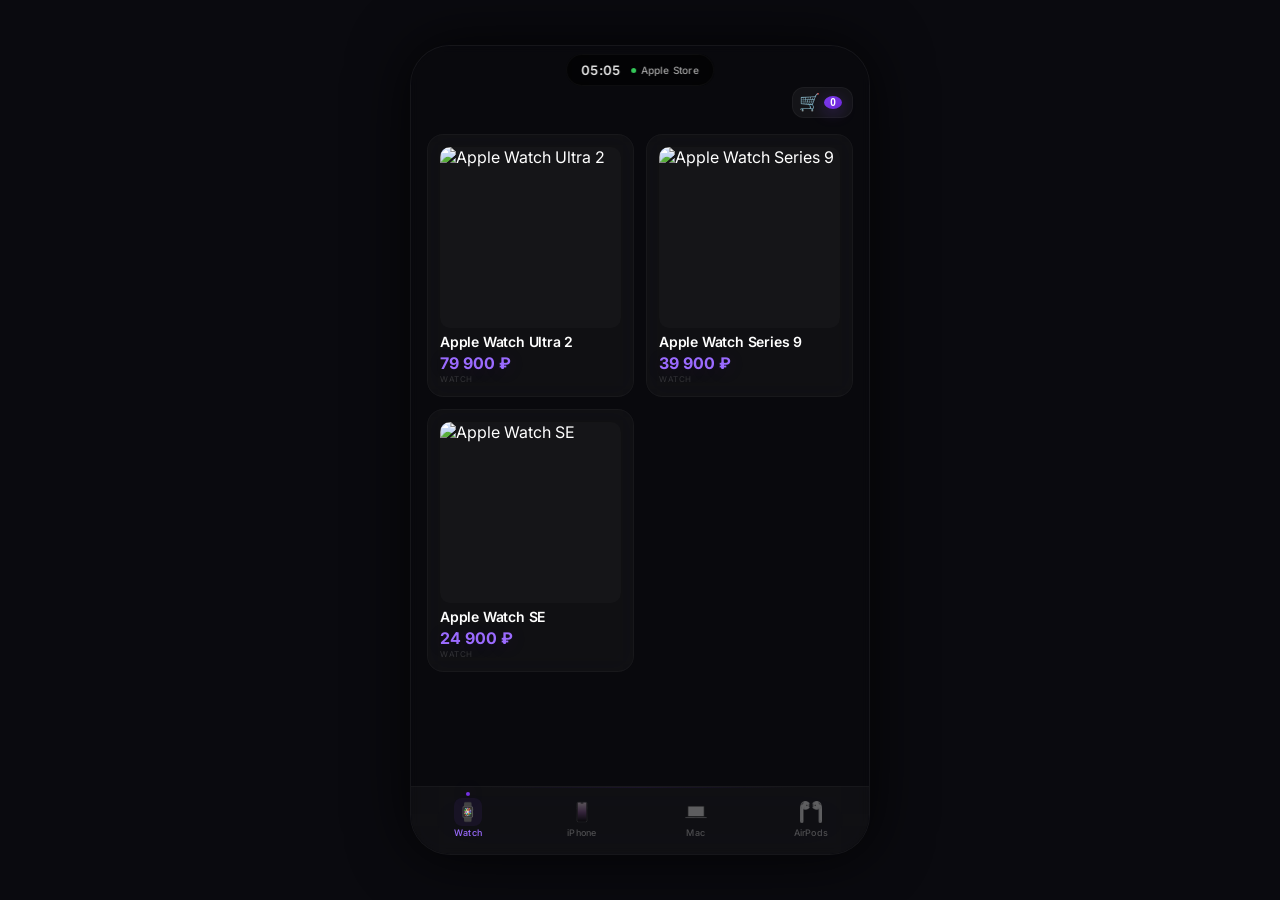
==== index.html @ 17b6bc56 "Update index.html" ====
<!DOCTYPE html>
<html lang="ru">
<head>
    <meta charset="UTF-8">
    <meta name="viewport" content="width=device-width, initial-scale=1.0, maximum-scale=1.0, user-scalable=no, viewport-fit=cover">
    <title>Apple Store</title>
    <link rel="stylesheet" href="style.css">
    <link href="https://fonts.googleapis.com/css2?family=Inter:wght@300;400;500;600;700;800;900&display=swap" rel="stylesheet">
    <script src="https://yookassa.ru/checkout-widget/v1/checkout-widget.js"></script>
</head>
<body>
    <!-- Эмуляция экрана телефона -->
    <div class="phone-frame">
        <div id="app">
            <!-- Динамический островок -->
            <div class="dynamic-island" id="dynamicIsland">
                <div class="island-content">
                    <span class="island-time" id="islandTime">9:41</span>
                    <div class="island-status">
                        <span class="island-dot"></span>
                        <span class="island-text">Apple Store</span>
                    </div>
                </div>
            </div>

            <!-- Верхняя панель без логотипа -->
            <header class="header">
                <div class="header-left"></div>
                <div class="header-center"></div>
                <div class="header-actions">
                    <button class="cart-btn" id="cartBtn">
                        <span class="cart-icon">🛒</span>
                        <span class="cart-badge" id="cartBadge">0</span>
                    </button>
                </div>
            </header>

            <!-- Каталог товаров -->
            <main class="catalog" id="catalog">
                <!-- Товары загружаются через JS -->
            </main>

            <!-- Нижняя навигация как в Telegram -->
            <nav class="bottom-nav">
                <div class="nav-item active" data-category="watch">
                    <div class="nav-icon-wrapper">
                        <img src="apple.png" alt="Watch" class="nav-icon">
                    </div>
                    <span class="nav-label">Watch</span>
                </div>
                <div class="nav-item" data-category="iphone">
                    <div class="nav-icon-wrapper">
                        <img src="iphone.png" alt="iPhone" class="nav-icon">
                    </div>
                    <span class="nav-label">iPhone</span>
                </div>
                <div class="nav-item" data-category="mac">
                    <div class="nav-icon-wrapper">
                        <img src="computer.png" alt="Mac" class="nav-icon">
                    </div>
                    <span class="nav-label">Mac</span>
                </div>
                <div class="nav-item" data-category="airpods">
                    <div class="nav-icon-wrapper">
                        <img src="airpods.png" alt="AirPods" class="nav-icon">
                    </div>
                    <span class="nav-label">AirPods</span>
                </div>
            </nav>
        </div>
    </div>

    <!-- Модальное окно товара -->
    <div class="modal" id="productModal">
        <div class="modal-content glass-effect">
            <button class="close-modal">&times;</button>
            <div class="modal-carousel" id="modalCarousel"></div>
            <div class="modal-body">
                <h2 id="modalTitle"></h2>
                <p class="modal-price" id="modalPrice"></p>
                <p class="modal-description" id="modalDescription"></p>
                <div id="modalSpecs" class="specs"></div>
                <button class="buy-btn" id="modalBuyBtn">🛒 Добавить в корзину</button>
            </div>
        </div>
    </div>

    <!-- Модальное окно корзины -->
    <div class="modal" id="cartModal">
        <div class="modal-content glass-effect cart-modal">
            <div class="cart-header">
                <h2>🛒 Корзина</h2>
                <button class="close-modal" id="closeCart">&times;</button>
            </div>
            <div class="cart-items" id="cartItems"></div>
            <div class="cart-comment">
                <textarea id="cartComment" placeholder="Добавьте комментарий к заказу..." rows="2"></textarea>
            </div>
            <div class="cart-footer">
                <div class="cart-total">
                    <span>Итого</span>
                    <span class="total-price" id="cartTotal">0 ₽</span>
                </div>
                <div class="cart-actions">
                    <button class="clear-cart-btn" id="clearCartBtn">🗑 Очистить</button>
                    <button class="checkout-btn" id="checkoutBtn">💳 Оплатить</button>
                </div>
            </div>
        </div>
    </div>

    <!-- Модальное окно оплаты -->
    <div class="modal" id="paymentModal">
        <div class="modal-content glass-effect payment-modal">
            <button class="close-modal" id="closePayment">&times;</button>
            <h2>💳 Оплата картой</h2>
            <div id="paymentDetails"></div>
            <div class="payment-form">
                <div class="form-group">
                    <label>Номер карты</label>
                    <input type="text" id="cardNumber" placeholder="0000 0000 0000 0000" maxlength="19">
                </div>
                <div class="form-row">
                    <div class="form-group">
                        <label>Срок</label>
                        <input type="text" id="cardExpiry" placeholder="MM/YY" maxlength="5">
                    </div>
                    <div class="form-group">
                        <label>CVC</label>
                        <input type="password" id="cardCvc" placeholder="***" maxlength="3">
                    </div>
                </div>
                <div class="form-group">
                    <label>Имя владельца</label>
                    <input type="text" id="cardName" placeholder="IVAN IVANOV">
                </div>
            </div>
            <button class="confirm-payment-btn" id="confirmPaymentBtn">✅ Оплатить</button>
            <p class="secure-text">🔒 Безопасная оплата через YooKassa</p>
        </div>
    </div>

    <script src="script.js"></script>
</body>
</html>
---- style.css ----
/* ===== ГЛОБАЛЬНЫЕ СТИЛИ ===== */
* {
    -webkit-touch-callout: none;
    -webkit-user-select: none;
    user-select: none;
    -webkit-tap-highlight-color: transparent;
    margin: 0;
    padding: 0;
    box-sizing: border-box;
}

:root {
    --primary: #7c3aed;
    --primary-dark: #6d28d9;
    --primary-light: #9b6bff;
    --primary-gradient: linear-gradient(135deg, #7c3aed, #6d28d9);
    --glass-bg: rgba(255, 255, 255, 0.05);
    --glass-border: rgba(255, 255, 255, 0.04);
    --shadow-color: rgba(124, 58, 237, 0.3);
    --nav-height: 68px;
    --header-height: 44px;
    --island-height: 32px;
}

html, body {
    width: 100%;
    height: 100%;
    overflow: hidden;
    font-family: 'Inter', -apple-system, BlinkMacSystemFont, 'SF Pro Display', sans-serif;
    background: #0a0a0f;
    color: #ffffff;
    -webkit-font-smoothing: antialiased;
    -moz-osx-font-smoothing: grayscale;
    display: flex;
    align-items: center;
    justify-content: center;
}

body {
    background-image: url('bk.jpg');
    background-size: cover;
    background-position: center;
    background-attachment: fixed;
}

/* ===== ЭМУЛЯЦИЯ ТЕЛЕФОНА ===== */
.phone-frame {
    width: 100%;
    max-width: 430px;
    height: 100vh;
    height: 100dvh;
    max-height: 932px;
    background: rgba(10, 10, 15, 0.85);
    backdrop-filter: blur(20px);
    -webkit-backdrop-filter: blur(20px);
    border-radius: 0;
    overflow: hidden;
    position: relative;
    box-shadow: 0 0 60px rgba(0, 0, 0, 0.8);
}

@media (min-width: 431px) {
    .phone-frame {
        border-radius: 40px;
        height: 90vh;
        max-height: 800px;
        border: 1px solid rgba(255, 255, 255, 0.05);
    }
}

@media (max-height: 700px) {
    .phone-frame {
        max-height: 100vh;
        border-radius: 0;
    }
}

/* ===== ЭФФЕКТ СТЕКЛА ===== */
.glass-effect {
    background: rgba(255, 255, 255, 0.04);
    backdrop-filter: blur(30px) saturate(1.5);
    -webkit-backdrop-filter: blur(30px) saturate(1.5);
    border: 1px solid rgba(255, 255, 255, 0.04);
    box-shadow: 0 8px 32px rgba(0, 0, 0, 0.4);
}

/* ===== АНИМАЦИИ ===== */
@keyframes fadeSlideUp {
    from { opacity: 0; transform: translateY(12px) scale(0.98); }
    to { opacity: 1; transform: translateY(0) scale(1); }
}

@keyframes fadeIn {
    from { opacity: 0; }
    to { opacity: 1; }
}

@keyframes pulse {
    0%, 100% { transform: scale(1); }
    50% { transform: scale(1.08); }
}

@keyframes modalIn {
    from { opacity: 0; transform: scale(0.92) translateY(16px); }
    to { opacity: 1; transform: scale(1) translateY(0); }
}

@keyframes slideUp {
    from { transform: translateY(100%); opacity: 0; }
    to { transform: translateY(0); opacity: 1; }
}

/* ===== ОСНОВНОЙ КОНТЕЙНЕР ===== */
#app {
    width: 100%;
    height: 100%;
    display: flex;
    flex-direction: column;
    background: rgba(10, 10, 15, 0.3);
    backdrop-filter: blur(4px);
    -webkit-backdrop-filter: blur(4px);
    overflow: hidden;
    position: relative;
}

/* ===== ДИНАМИЧЕСКИЙ ОСТРОВОК ===== */
.dynamic-island {
    position: absolute;
    top: 8px;
    left: 50%;
    transform: translateX(-50%);
    height: var(--island-height);
    min-width: 110px;
    max-width: 180px;
    background: rgba(0, 0, 0, 0.55);
    backdrop-filter: blur(20px);
    -webkit-backdrop-filter: blur(20px);
    border-radius: 18px;
    padding: 0 14px;
    z-index: 100;
    border: 1px solid rgba(255, 255, 255, 0.04);
    display: flex;
    align-items: center;
    justify-content: center;
}

.island-content {
    display: flex;
    align-items: center;
    gap: 10px;
    font-size: 12px;
    font-weight: 500;
    color: rgba(255, 255, 255, 0.9);
    width: 100%;
    justify-content: space-between;
}

.island-time {
    font-weight: 600;
    font-size: 13px;
    letter-spacing: 0.3px;
}

.island-status {
    display: flex;
    align-items: center;
    gap: 5px;
}

.island-dot {
    width: 5px;
    height: 5px;
    border-radius: 50%;
    background: #34c759;
    animation: pulse 2s infinite;
}

.island-text {
    font-size: 10px;
    font-weight: 500;
    opacity: 0.7;
    letter-spacing: 0.2px;
}

/* ===== ВЕРХНЯЯ ПАНЕЛЬ ===== */
.header {
    display: flex;
    justify-content: space-between;
    align-items: center;
    padding: 8px 16px 4px;
    background: transparent;
    flex-shrink: 0;
    min-height: var(--header-height);
    margin-top: var(--island-height);
}

.header-left {
    width: 40px;
}

.header-center {
    flex: 1;
}

.header-actions {
    display: flex;
    align-items: center;
}

.cart-btn {
    background: rgba(255, 255, 255, 0.05);
    border: 1px solid rgba(255, 255, 255, 0.04);
    border-radius: 12px;
    padding: 4px 10px 4px 6px;
    display: flex;
    align-items: center;
    gap: 4px;
    cursor: pointer;
    transition: all 0.3s ease;
    position: relative;
}

.cart-btn:active {
    transform: scale(0.95);
}

.cart-icon {
    font-size: 17px;
}

.cart-badge {
    background: var(--primary-gradient);
    color: #fff;
    border-radius: 50%;
    padding: 1px 6px;
    font-size: 10px;
    font-weight: 700;
    min-width: 18px;
    text-align: center;
    box-shadow: 0 4px 15px var(--shadow-color);
    transition: all 0.3s ease;
}

.cart-badge.pulse {
    animation: pulse 0.3s ease;
}

/* ===== КАТАЛОГ ===== */
.catalog {
    flex: 1;
    overflow-y: auto;
    padding: 6px 12px 8px;
    display: grid;
    grid-template-columns: repeat(auto-fill, minmax(140px, 1fr));
    gap: 10px;
    align-content: start;
    -webkit-overflow-scrolling: touch;
    min-height: 0;
    animation: fadeSlideUp 0.4s ease;
}

.catalog::-webkit-scrollbar {
    width: 2px;
}

.catalog::-webkit-scrollbar-track {
    background: transparent;
}

.catalog::-webkit-scrollbar-thumb {
    background: rgba(124, 58, 237, 0.2);
    border-radius: 10px;
}

/* ===== КАРТОЧКА ТОВАРА ===== */
.product-card {
    background: rgba(255, 255, 255, 0.03);
    backdrop-filter: blur(12px);
    -webkit-backdrop-filter: blur(12px);
    border-radius: 14px;
    padding: 8px;
    border: 1px solid rgba(255, 255, 255, 0.03);
    cursor: pointer;
    color: #fff;
    transition: all 0.3s cubic-bezier(0.4, 0, 0.2, 1);
    display: flex;
    flex-direction: column;
    animation: fadeSlideUp 0.3s ease;
    position: relative;
}

.product-card:active {
    transform: scale(0.96);
}

.product-card:hover {
    transform: translateY(-2px);
    box-shadow: 0 8px 30px rgba(124, 58, 237, 0.1);
    border-color: rgba(124, 58, 237, 0.1);
}

.product-card img {
    width: 100%;
    aspect-ratio: 1/1;
    object-fit: cover;
    border-radius: 10px;
    background: rgba(255, 255, 255, 0.02);
    transition: transform 0.5s ease;
}

.product-card:hover img {
    transform: scale(1.02);
}

.product-card h3 {
    margin: 6px 0 2px;
    font-size: 12px;
    font-weight: 600;
    letter-spacing: -0.2px;
    line-height: 1.2;
    white-space: nowrap;
    overflow: hidden;
    text-overflow: ellipsis;
}

.product-card .price {
    font-size: 14px;
    font-weight: 700;
    color: #9b6bff;
    text-shadow: 0 2px 20px rgba(124, 58, 237, 0.15);
}

.product-card .category-tag {
    font-size: 8px;
    color: rgba(255, 255, 255, 0.15);
    text-transform: uppercase;
    letter-spacing: 0.5px;
    margin-top: 1px;
}

/* ===== НИЖНЯЯ НАВИГАЦИЯ (Telegram стиль) ===== */
.bottom-nav {
    display: flex;
    justify-content: space-around;
    align-items: center;
    padding: 4px 0 10px;
    background: rgba(255, 255, 255, 0.03);
    backdrop-filter: blur(30px);
    -webkit-backdrop-filter: blur(30px);
    border-top: 1px solid rgba(255, 255, 255, 0.03);
    flex-shrink: 0;
    height: var(--nav-height);
    position: relative;
    margin-bottom: 0;
}

.bottom-nav::before {
    content: '';
    position: absolute;
    top: 0;
    left: 15%;
    right: 15%;
    height: 1px;
    background: linear-gradient(90deg, transparent, rgba(124, 58, 237, 0.1), transparent);
}

.nav-item {
    display: flex;
    flex-direction: column;
    align-items: center;
    cursor: pointer;
    padding: 2px 6px;
    border-radius: 12px;
    transition: all 0.3s cubic-bezier(0.4, 0, 0.2, 1);
    position: relative;
    gap: 1px;
    min-width: 44px;
}

.nav-icon-wrapper {
    width: 28px;
    height: 28px;
    display: flex;
    align-items: center;
    justify-content: center;
    border-radius: 8px;
    transition: all 0.3s ease;
}

.nav-icon {
    width: 22px;
    height: 22px;
    opacity: 0.35;
    transition: all 0.3s ease;
    filter: grayscale(0.6);
}

.nav-label {
    font-size: 9px;
    font-weight: 500;
    color: rgba(255, 255, 255, 0.25);
    transition: all 0.3s ease;
    letter-spacing: 0.2px;
}

.nav-item.active .nav-icon {
    opacity: 1;
    filter: grayscale(0);
}

.nav-item.active .nav-label {
    color: #9b6bff;
}

.nav-item.active .nav-icon-wrapper {
    background: rgba(124, 58, 237, 0.08);
}

.nav-item.active::after {
    content: '';
    position: absolute;
    top: -4px;
    left: 50%;
    transform: translateX(-50%);
    width: 4px;
    height: 4px;
    border-radius: 50%;
    background: var(--primary-gradient);
    box-shadow: 0 0 16px rgba(124, 58, 237, 0.4);
}

.nav-item:active {
    transform: scale(0.92);
}

/* ===== МОДАЛЬНЫЕ ОКНА ===== */
.modal {
    display: none;
    position: fixed;
    top: 0;
    left: 0;
    width: 100%;
    height: 100%;
    background: rgba(10, 10, 15, 0.7);
    backdrop-filter: blur(16px);
    -webkit-backdrop-filter: blur(16px);
    z-index: 1000;
    padding: 12px;
    animation: fadeIn 0.25s ease;
}

.modal-content {
    margin: auto;
    padding: 0;
    width: 100%;
    max-width: 400px;
    border-radius: 20px;
    color: #fff;
    max-height: 90vh;
    overflow-y: auto;
    position: relative;
    animation: modalIn 0.35s cubic-bezier(0.4, 0, 0.2, 1);
    background: rgba(255, 255, 255, 0.04);
    backdrop-filter: blur(30px) saturate(1.5);
    -webkit-backdrop-filter: blur(30px) saturate(1.5);
    border: 1px solid rgba(255, 255, 255, 0.04);
    box-shadow: 0 8px 32px rgba(0, 0, 0, 0.5);
}

.modal-content::-webkit-scrollbar {
    width: 2px;
}

.modal-content::-webkit-scrollbar-thumb {
    background: rgba(124, 58, 237, 0.2);
    border-radius: 10px;
}

.close-modal {
    position: absolute;
    top: 10px;
    right: 12px;
    font-size: 20px;
    cursor: pointer;
    color: rgba(255, 255, 255, 0.3);
    transition: all 0.3s ease;
    z-index: 10;
    line-height: 1;
    background: none;
    border: none;
    padding: 4px 8px;
    border-radius: 8px;
}

.close-modal:hover {
    color: #fff;
    background: rgba(255, 255, 255, 0.04);
}

/* ===== МОДАЛЬНОЕ ОКНО ТОВАРА ===== */
.modal-carousel {
    display: flex;
    gap: 4px;
    overflow-x: auto;
    padding: 4px 4px 6px;
    scroll-snap-type: x mandatory;
    -webkit-overflow-scrolling: touch;
    scrollbar-width: none;
}

.modal-carousel::-webkit-scrollbar {
    display: none;
}

.modal-carousel img {
    min-width: 100%;
    height: 180px;
    object-fit: cover;
    border-radius: 12px;
    scroll-snap-align: start;
    background: rgba(255, 255, 255, 0.02);
}

.modal-body {
    padding: 10px 14px 14px;
}

.modal-body h2 {
    font-size: 18px;
    margin: 0 0 2px;
    font-weight: 700;
    letter-spacing: -0.3px;
}

.modal-price {
    font-size: 20px;
    font-weight: 800;
    color: #9b6bff;
    margin: 0 0 6px;
}

.modal-description {
    color: rgba(255, 255, 255, 0.4);
    line-height: 1.4;
    font-size: 12px;
    margin-bottom: 10px;
}

.specs {
    margin: 8px 0 12px;
    background: rgba(255, 255, 255, 0.02);
    border-radius: 10px;
    padding: 8px 12px;
    border: 1px solid rgba(255, 255, 255, 0.03);
}

.spec-item {
    display: flex;
    justify-content: space-between;
    padding: 4px 0;
    border-bottom: 1px solid rgba(255, 255, 255, 0.02);
    font-size: 12px;
}

.spec-item:last-child {
    border-bottom: none;
}

.spec-item span:first-child {
    color: rgba(255, 255, 255, 0.3);
}

.spec-item span:last-child {
    color: #fff;
    font-weight: 500;
}

.buy-btn {
    width: 100%;
    padding: 10px;
    background: var(--primary-gradient);
    border: none;
    border-radius: 12px;
    color: #fff;
    font-size: 14px;
    font-weight: 700;
    cursor: pointer;
    transition: all 0.3s ease;
    box-shadow: 0 4px 20px var(--shadow-color);
}

.buy-btn:active {
    transform: scale(0.97);
}

.buy-btn.added {
    background: linear-gradient(135deg, #34c759, #28a745);
}

/* ===== МОДАЛЬНОЕ ОКНО КОРЗИНЫ ===== */
.cart-modal {
    padding: 0;
    overflow: hidden;
}

.cart-header {
    display: flex;
    justify-content: space-between;
    align-items: center;
    padding: 14px 16px 10px;
    border-bottom: 1px solid rgba(255, 255, 255, 0.03);
}

.cart-header h2 {
    font-size: 17px;
    font-weight: 700;
    margin: 0;
}

.cart-items {
    padding: 6px 14px;
    max-height: 260px;
    overflow-y: auto;
}

.cart-items::-webkit-scrollbar {
    width: 2px;
}

.cart-items::-webkit-scrollbar-thumb {
    background: rgba(124, 58, 237, 0.2);
    border-radius: 10px;
}

.cart-item {
    display: flex;
    justify-content: space-between;
    align-items: center;
    padding: 8px 0;
    border-bottom: 1px solid rgba(255, 255, 255, 0.03);
    animation: fadeSlideUp 0.3s ease;
}

.cart-item:last-child {
    border-bottom: none;
}

.cart-item-info {
    display: flex;
    flex-direction: column;
    gap: 1px;
    flex: 1;
}

.cart-item-name {
    font-size: 13px;
    font-weight: 600;
}

.cart-item-price {
    font-size: 12px;
    color: #9b6bff;
    font-weight: 500;
}

.cart-item-remove {
    background: rgba(255, 59, 48, 0.1);
    border: none;
    border-radius: 8px;
    color: rgba(255, 59, 48, 0.6);
    padding: 3px 10px;
    cursor: pointer;
    font-size: 13px;
    transition: all 0.3s ease;
    font-weight: 600;
}

.cart-item-remove:active {
    transform: scale(0.9);
}

.cart-comment {
    padding: 6px 14px 0;
}

.cart-comment textarea {
    width: 100%;
    padding: 8px 12px;
    background: rgba(255, 255, 255, 0.03);
    border: 1px solid rgba(255, 255, 255, 0.04);
    border-radius: 10px;
    color: #fff;
    font-size: 12px;
    font-family: inherit;
    resize: vertical;
    min-height: 40px;
    transition: all 0.3s ease;
}

.cart-comment textarea:focus {
    outline: none;
    border-color: rgba(124, 58, 237, 0.2);
}

.cart-comment textarea::placeholder {
    color: rgba(255, 255, 255, 0.2);
}

.cart-footer {
    padding: 10px 14px 14px;
    border-top: 1px solid rgba(255, 255, 255, 0.03);
}

.cart-total {
    display: flex;
    justify-content: space-between;
    align-items: center;
    padding: 2px 0 10px;
    font-size: 15px;
    font-weight: 600;
}

.cart-total .total-price {
    font-size: 18px;
    font-weight: 800;
    color: #9b6bff;
}

.cart-actions {
    display: flex;
    gap: 8px;
}

.clear-cart-btn {
    flex: 1;
    padding: 8px;
    background: rgba(255, 59, 48, 0.08);
    border: 1px solid rgba(255, 59, 48, 0.1);
    border-radius: 10px;
    color: rgba(255, 59, 48, 0.6);
    font-size: 12px;
    font-weight: 600;
    cursor: pointer;
    transition: all 0.3s ease;
}

.clear-cart-btn:active {
    transform: scale(0.97);
}

.checkout-btn {
    flex: 2;
    padding: 8px;
    background: var(--primary-gradient);
    border: none;
    border-radius: 10px;
    color: #fff;
    font-size: 13px;
    font-weight: 700;
    cursor: pointer;
    transition: all 0.3s ease;
    box-shadow: 0 4px 16px var(--shadow-color);
}

.checkout-btn:active {
    transform: scale(0.97);
}

.empty-cart {
    text-align: center;
    padding: 30px 0;
    color: rgba(255, 255, 255, 0.2);
    font-size: 13px;
}

.empty-cart .empty-icon {
    font-size: 32px;
    display: block;
    margin-bottom: 8px;
}

/* ===== МОДАЛЬНОЕ ОКНО ОПЛАТЫ ===== */
.payment-modal {
    padding: 14px 16px 16px;
}

.payment-modal h2 {
    text-align: center;
    margin-bottom: 12px;
    font-size: 18px;
}

#paymentDetails {
    margin: 6px 0 12px;
    padding: 10px 12px;
    background: rgba(255, 255, 255, 0.02);
    border-radius: 10px;
    border: 1px solid rgba(255, 255, 255, 0.03);
}

.payment-form {
    margin: 8px 0;
}

.form-group {
    margin-bottom: 8px;
}

.form-group label {
    display: block;
    font-size: 10px;
    color: rgba(255, 255, 255, 0.25);
    margin-bottom: 2px;
    font-weight: 600;
    text-transform: uppercase;
    letter-spacing: 0.5px;
}

.form-group input {
    width: 100%;
    padding: 8px 10px;
    background: rgba(255, 255, 255, 0.03);
    border: 2px solid rgba(255, 255, 255, 0.05);
    border-radius: 10px;
    color: #fff;
    font-size: 13px;
    transition: all 0.3s ease;
    font-family: 'Inter', monospace;
    letter-spacing: 0.5px;
}

.form-group input:focus {
    outline: none;
    border-color: rgba(124, 58, 237, 0.25);
    background: rgba(124, 58, 237, 0.03);
}

.form-group input::placeholder {
    color: rgba(255, 255, 255, 0.1);
}

.form-row {
    display: flex;
    gap: 8px;
}

.form-row .form-group {
    flex: 1;
}

.confirm-payment-btn {
    width: 100%;
    padding: 10px;
    background: var(--primary-gradient);
    border: none;
    border-radius: 12px;
    color: #fff;
    font-size: 14px;
    font-weight: 700;
    cursor: pointer;
    transition: all 0.3s ease;
    margin-top: 6px;
    box-shadow: 0 4px 20px var(--shadow-color);
}

.confirm-payment-btn:active {
    transform: scale(0.97);
}

.confirm-payment-btn:disabled {
    opacity: 0.5;
    cursor: not-allowed;
}

.confirm-payment-btn.success {
    background: linear-gradient(135deg, #34c759, #28a745);
}

.confirm-payment-btn.error {
    background: linear-gradient(135deg, #ff3b30, #dc3545);
}

.secure-text {
    text-align: center;
    font-size: 10px;
    color: rgba(255, 255, 255, 0.15);
    margin-top: 10px;
}

/* ===== УВЕДОМЛЕНИЯ ===== */
.notification {
    position: fixed;
    bottom: calc(var(--nav-height) + 20px);
    left: 50%;
    transform: translateX(-50%);
    padding: 8px 18px;
    background: rgba(255, 255, 255, 0.05);
    backdrop-filter: blur(30px);
    -webkit-backdrop-filter: blur(30px);
    border-radius: 12px;
    border: 1px solid rgba(255, 255, 255, 0.03);
    color: #fff;
    font-size: 12px;
    font-weight: 500;
    z-index: 2000;
    animation: slideUp 0.3s ease;
    box-shadow: 0 8px 40px rgba(0, 0, 0, 0.5);
    max-width: 90%;
}

.notification.success {
    border-color: rgba(52, 199, 89, 0.15);
}

.notification.error {
    border-color: rgba(255, 59, 48, 0.15);
}

/* ===== АДАПТИВ ===== */

/* Маленькие телефоны */
@media (max-width: 380px) {
    .catalog { grid-template-columns: repeat(2, 1fr); padding: 4px 8px; gap: 6px; }
    .product-card { padding: 6px; border-radius: 10px; }
    .product-card h3 { font-size: 10px; }
    .product-card .price { font-size: 12px; }
    .header { min-height: 36px; padding: 6px 12px 2px; }
    .bottom-nav { height: 58px; padding: 2px 0 8px; }
    .nav-icon { width: 20px; height: 20px; }
    .nav-icon-wrapper { width: 24px; height: 24px; }
    .nav-label { font-size: 8px; }
    .dynamic-island { height: 26px; min-width: 90px; padding: 0 10px; }
    .island-content { font-size: 10px; gap: 6px; }
    .island-time { font-size: 11px; }
    .modal-content { max-width: 100%; border-radius: 16px; }
    .modal-carousel img { height: 140px; }
}

/* Телефоны */
@media (min-width: 381px) and (max-width: 480px) {
    .catalog { grid-template-columns: repeat(2, 1fr); padding: 6px 10px; gap: 8px; }
    .product-card { padding: 8px; }
    .product-card h3 { font-size: 11px; }
    .product-card .price { font-size: 13px; }
}

/* Большие телефоны */
@media (min-width: 481px) and (max-width: 768px) {
    .catalog { grid-template-columns: repeat(2, 1fr); padding: 8px 14px; gap: 10px; }
    .product-card h3 { font-size: 13px; }
    .product-card .price { font-size: 15px; }
}

/* Планшеты */
@media (min-width: 769px) and (max-width: 1024px) {
    .catalog { grid-template-columns: repeat(3, 1fr); padding: 12px 18px; gap: 14px; }
    .product-card h3 { font-size: 14px; }
    .product-card .price { font-size: 16px; }
    .modal-carousel img { height: 220px; }
}

/* Десктопы */
@media (min-width: 1025px) {
    .phone-frame { max-width: 460px; max-height: 900px; }
    .catalog { grid-template-columns: repeat(2, 1fr); padding: 12px 16px; gap: 12px; }
    .product-card { padding: 12px; border-radius: 16px; }
    .product-card:hover { transform: translateY(-3px); box-shadow: 0 12px 40px rgba(124, 58, 237, 0.12); }
    .product-card h3 { font-size: 14px; }
    .product-card .price { font-size: 16px; }
    .modal-carousel img { height: 240px; }
}

/* Альбомная ориентация */
@media (max-height: 500px) and (orientation: landscape) {
    .catalog { grid-template-columns: repeat(3, 1fr); padding: 4px 8px; gap: 4px; }
    .product-card { padding: 4px; border-radius: 8px; }
    .product-card img { aspect-ratio: 16/9; }
    .product-card h3 { font-size: 9px; margin: 3px 0 1px; }
    .product-card .price { font-size: 10px; }
    .header { min-height: 30px; padding: 4px 10px 2px; margin-top: 22px; }
    .bottom-nav { height: 44px; padding: 2px 0 6px; }
    .nav-icon { width: 18px; height: 18px; }
    .nav-icon-wrapper { width: 22px; height: 22px; }
    .nav-label { font-size: 7px; }
    .dynamic-island { height: 22px; min-width: 70px; padding: 0 8px; top: 4px; }
    .island-content { font-size: 9px; gap: 4px; }
    .island-time { font-size: 10px; }
    .modal-content { padding: 10px; max-height: 80vh; }
    .modal-carousel img { height: 100px; }
    .modal-body { padding: 6px 10px 10px; }
    .modal-body h2 { font-size: 14px; }
    .modal-price { font-size: 16px; }
    .phone-frame { max-height: 100vh; border-radius: 0; }
}

/* ===== АДМИН-ПАНЕЛЬ ===== */
#adminApp {
    width: 100vw;
    height: 100vh;
    height: 100dvh;
    padding: 12px;
    background: rgba(10, 10, 15, 0.92);
    backdrop-filter: blur(20px);
    -webkit-backdrop-filter: blur(20px);
    color: #fff;
    overflow-y: auto;
    position: fixed;
    top: 0;
    left: 0;
}

#loginForm {
    max-width: 340px;
    margin: 20% auto;
    padding: 28px;
    border-radius: 24px;
}

#loginForm h2 { text-align: center; margin-bottom: 16px; font-size: 20px; }
#loginForm input {
    width: 100%; padding: 10px 12px; margin: 6px 0;
    border: 1px solid rgba(255, 255, 255, 0.06);
    border-radius: 12px; background: rgba(255, 255, 255, 0.03);
    color: #fff; font-size: 14px;
    font-family: 'Inter', sans-serif;
}
#loginForm input:focus { outline: none; border-color: #7c3aed; }
#loginForm button {
    width: 100%; padding: 10px; margin-top: 10px;
    background: var(--primary-gradient);
    border: none; border-radius: 12px; color: #fff;
    font-size: 14px; font-weight: 600; cursor: pointer;
}

#adminPanel { max-width: 900px; margin: 0 auto; }
.admin-header {
    display: flex; justify-content: space-between; align-items: center;
    margin-bottom: 14px; flex-wrap: wrap; gap: 8px;
}
.admin-header h1 { font-size: 18px; font-weight: 700; }
#logoutBtn {
    padding: 6px 18px; background: rgba(255, 59, 48, 0.5);
    border: none; border-radius: 10px; color: #fff;
    font-size: 12px; font-weight: 600; cursor: pointer;
}

.admin-form {
    padding: 16px; border-radius: 16px; margin-bottom: 12px;
}
.admin-form h3 { margin-bottom: 10px; font-size: 15px; }
.admin-form input, .admin-form textarea, .admin-form select {
    width: 100%; padding: 8px 10px; margin: 4px 0;
    border: 1px solid rgba(255, 255, 255, 0.05);
    border-radius: 10px; background: rgba(255, 255, 255, 0.02);
    color: #fff; font-size: 12px;
    font-family: 'Inter', sans-serif;
}
.admin-form input:focus, .admin-form textarea:focus, .admin-form select:focus {
    outline: none; border-color: #7c3aed;
}
.admin-form textarea { min-height: 50px; resize: vertical; }
.admin-form select option { background: #1a1a2e; }

.image-upload-area { margin: 6px 0; }
.upload-zone {
    border: 2px dashed rgba(255, 255, 255, 0.06);
    border-radius: 12px;
    padding: 14px;
    text-align: center;
    cursor: pointer;
    transition: all 0.3s ease;
    position: relative;
    background: rgba(255, 255, 255, 0.01);
}

.upload-zone:hover {
    border-color: rgba(124, 58, 237, 0.2);
    background: rgba(124, 58, 237, 0.02);
}

.upload-zone input[type="file"] {
    position: absolute;
    top: 0;
    left: 0;
    width: 100%;
    height: 100%;
    opacity: 0;
    cursor: pointer;
}

.upload-placeholder .upload-icon { font-size: 28px; display: block; margin-bottom: 4px; }
.upload-placeholder p { font-size: 12px; color: rgba(255, 255, 255, 0.3); margin: 2px 0; }
.upload-hint { font-size: 10px; color: rgba(255, 255, 255, 0.15); }

.upload-preview { display: flex; flex-wrap: wrap; gap: 4px; margin-top: 6px; }
.upload-preview img { width: 50px; height: 50px; object-fit: cover; border-radius: 6px; border: 1px solid rgba(255, 255, 255, 0.04); }

.url-input-wrapper { margin-top: 6px; }

.spec-input { display: flex; gap: 4px; margin: 4px 0; }
.spec-input input { flex: 1; min-width: 50px; }
.add-spec-btn {
    padding: 6px 14px; background: var(--primary-gradient);
    border: none; border-radius: 8px; color: #fff;
    font-size: 13px; cursor: pointer;
}
#addProductBtn {
    width: 100%; padding: 10px; margin-top: 8px;
    background: linear-gradient(135deg, #34c759, #28a745);
    border: none; border-radius: 12px; color: #fff;
    font-size: 14px; font-weight: 600; cursor: pointer;
}

.admin-product-item {
    background: rgba(255, 255, 255, 0.02);
    padding: 10px 12px; margin: 4px 0; border-radius: 12px;
    border: 1px solid rgba(255, 255, 255, 0.03);
    display: flex; justify-content: space-between; align-items: center;
    flex-wrap: wrap; gap: 4px;
}
.admin-product-item h4 { font-size: 13px; margin: 0; }
.admin-product-item p { color: rgba(255, 255, 255, 0.3); font-size: 11px; margin: 0; }
.admin-product-item button {
    padding: 4px 12px; margin: 2px; border: none;
    border-radius: 8px; color: #fff; font-size: 11px;
    font-weight: 600; cursor: pointer;
}
.admin-product-item button:first-of-type { background: rgba(255, 59, 48, 0.5); }
.admin-product-item button:last-of-type { background: var(--primary-gradient); }

/* Защита от случайных нажатий */
button, .nav-item, .product-card { touch-action: manipulation; }
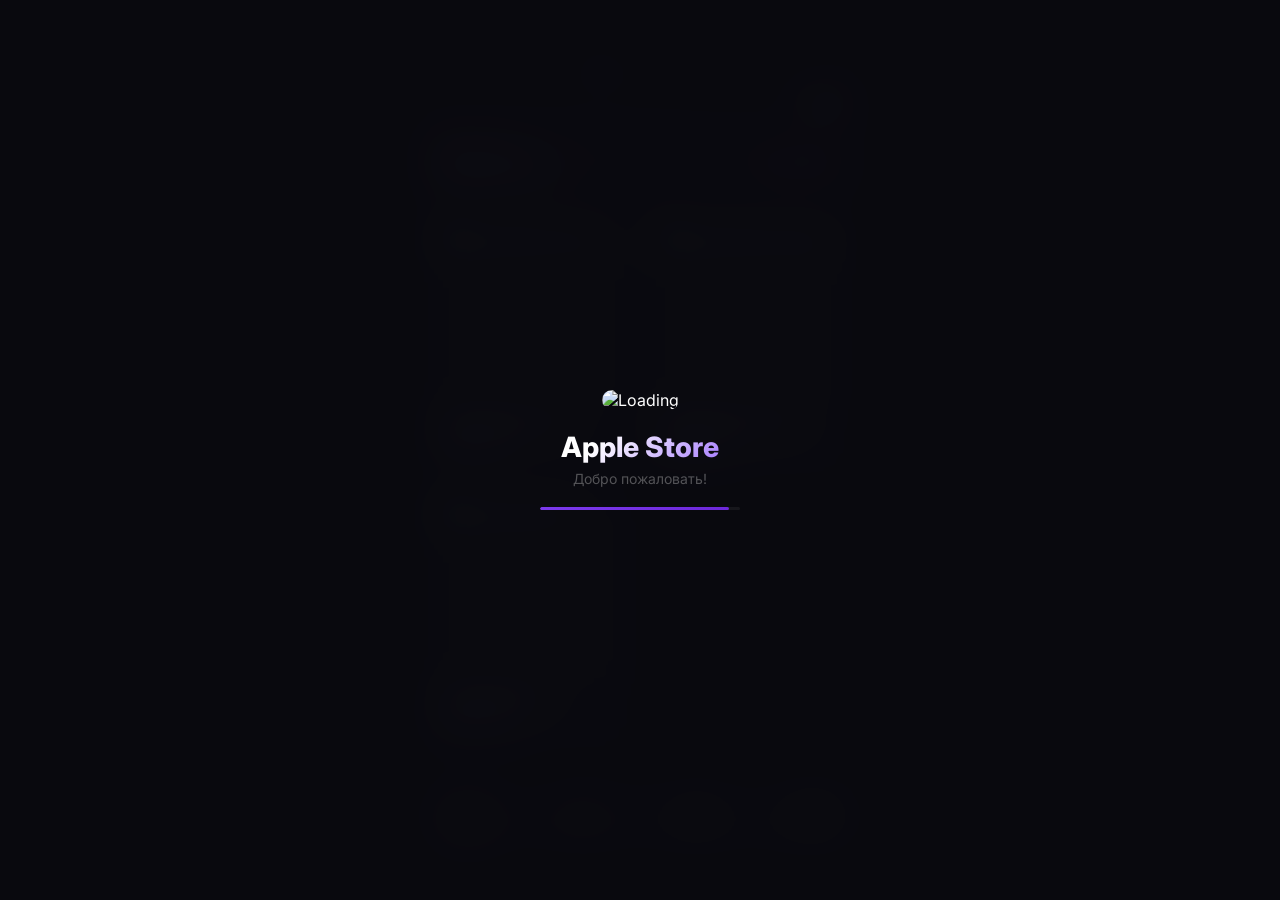
==== commit 9e93590c: "Update index.html" ====
--- a/index.html
+++ b/index.html
@@ -9,8 +9,28 @@
     <script src="https://yookassa.ru/checkout-widget/v1/checkout-widget.js"></script>
 </head>
 <body>
+    <!-- Загрузочный экран -->
+    <div class="loading-screen" id="loadingScreen">
+        <div class="loading-content">
+            <img src="loading.gif" alt="Loading" class="loading-gif">
+            <h2 class="loading-title">Apple Store</h2>
+            <p class="loading-subtitle">Добро пожаловать!</p>
+            <div class="loading-bar">
+                <div class="loading-progress" id="loadingProgress"></div>
+            </div>
+        </div>
+    </div>
+
+    <!-- Видео фон -->
+    <div class="video-background">
+        <video autoplay muted loop playsinline id="bgVideo">
+            <source src="bk.mp4" type="video/mp4">
+        </video>
+        <div class="video-overlay"></div>
+    </div>
+
     <!-- Эмуляция экрана телефона -->
-    <div class="phone-frame">
+    <div class="phone-frame" id="phoneFrame">
         <div id="app">
             <!-- Динамический островок -->
             <div class="dynamic-island" id="dynamicIsland">
@@ -23,7 +43,7 @@
                 </div>
             </div>
 
-            <!-- Верхняя панель без логотипа -->
+            <!-- Верхняя панель -->
             <header class="header">
                 <div class="header-left"></div>
                 <div class="header-center"></div>
@@ -35,36 +55,57 @@
                 </div>
             </header>
 
+            <!-- Баннер акции -->
+            <div class="promo-banner" id="promoBanner">
+                <div class="promo-content">
+                    <div class="promo-text">
+                        <span class="promo-tag">🔥 HOT SALE</span>
+                        <h3>Скидка до 30%</h3>
+                        <p>на Apple Watch и AirPods</p>
+                    </div>
+                    <div class="promo-timer" id="promoTimer">
+                        <span class="timer-label">До конца акции:</span>
+                        <div class="timer-digits">
+                            <span class="timer-unit" id="timerHours">12</span>
+                            <span class="timer-sep">:</span>
+                            <span class="timer-unit" id="timerMinutes">34</span>
+                            <span class="timer-sep">:</span>
+                            <span class="timer-unit" id="timerSeconds">56</span>
+                        </div>
+                    </div>
+                </div>
+            </div>
+
             <!-- Каталог товаров -->
             <main class="catalog" id="catalog">
                 <!-- Товары загружаются через JS -->
             </main>
 
-            <!-- Нижняя навигация как в Telegram -->
-            <nav class="bottom-nav">
-                <div class="nav-item active" data-category="watch">
-                    <div class="nav-icon-wrapper">
-                        <img src="apple.png" alt="Watch" class="nav-icon">
+            <!-- Нижняя навигация точь-в-точь как в Telegram -->
+            <nav class="bottom-nav-telegram">
+                <div class="tab-item active" data-category="watch">
+                    <div class="tab-icon-wrapper">
+                        <img src="apple.png" alt="Watch" class="tab-icon">
                     </div>
-                    <span class="nav-label">Watch</span>
+                    <span class="tab-label">Watch</span>
                 </div>
-                <div class="nav-item" data-category="iphone">
-                    <div class="nav-icon-wrapper">
-                        <img src="iphone.png" alt="iPhone" class="nav-icon">
+                <div class="tab-item" data-category="iphone">
+                    <div class="tab-icon-wrapper">
+                        <img src="iphone.png" alt="iPhone" class="tab-icon">
                     </div>
-                    <span class="nav-label">iPhone</span>
+                    <span class="tab-label">iPhone</span>
                 </div>
-                <div class="nav-item" data-category="mac">
-                    <div class="nav-icon-wrapper">
-                        <img src="computer.png" alt="Mac" class="nav-icon">
+                <div class="tab-item" data-category="mac">
+                    <div class="tab-icon-wrapper">
+                        <img src="computer.png" alt="Mac" class="tab-icon">
                     </div>
-                    <span class="nav-label">Mac</span>
+                    <span class="tab-label">Mac</span>
                 </div>
-                <div class="nav-item" data-category="airpods">
-                    <div class="nav-icon-wrapper">
-                        <img src="airpods.png" alt="AirPods" class="nav-icon">
+                <div class="tab-item" data-category="airpods">
+                    <div class="tab-icon-wrapper">
+                        <img src="airpods.png" alt="AirPods" class="tab-icon">
                     </div>
-                    <span class="nav-label">AirPods</span>
+                    <span class="tab-label">AirPods</span>
                 </div>
             </nav>
         </div>
--- a/style.css
+++ b/style.css
@@ -17,7 +17,7 @@
     --glass-bg: rgba(255, 255, 255, 0.05);
     --glass-border: rgba(255, 255, 255, 0.04);
     --shadow-color: rgba(124, 58, 237, 0.3);
-    --nav-height: 68px;
+    --nav-height: 64px;
     --header-height: 44px;
     --island-height: 32px;
 }
@@ -36,11 +36,105 @@
     justify-content: center;
 }
 
-body {
-    background-image: url('bk.jpg');
-    background-size: cover;
-    background-position: center;
-    background-attachment: fixed;
+/* ===== ВИДЕО ФОН ===== */
+.video-background {
+    position: fixed;
+    top: 0;
+    left: 0;
+    width: 100%;
+    height: 100%;
+    z-index: 0;
+    overflow: hidden;
+}
+
+.video-background video {
+    position: absolute;
+    top: 50%;
+    left: 50%;
+    transform: translate(-50%, -50%);
+    min-width: 100%;
+    min-height: 100%;
+    width: auto;
+    height: auto;
+    object-fit: cover;
+}
+
+.video-overlay {
+    position: absolute;
+    top: 0;
+    left: 0;
+    width: 100%;
+    height: 100%;
+    background: rgba(10, 10, 15, 0.5);
+    backdrop-filter: blur(4px);
+    -webkit-backdrop-filter: blur(4px);
+}
+
+/* ===== ЗАГРУЗОЧНЫЙ ЭКРАН ===== */
+.loading-screen {
+    position: fixed;
+    top: 0;
+    left: 0;
+    width: 100%;
+    height: 100%;
+    z-index: 9999;
+    background: rgba(10, 10, 15, 0.95);
+    backdrop-filter: blur(20px);
+    -webkit-backdrop-filter: blur(20px);
+    display: flex;
+    align-items: center;
+    justify-content: center;
+    transition: opacity 0.5s ease, transform 0.5s ease;
+}
+
+.loading-screen.hidden {
+    opacity: 0;
+    transform: scale(1.05);
+    pointer-events: none;
+}
+
+.loading-content {
+    text-align: center;
+    animation: fadeSlideUp 0.6s ease;
+}
+
+.loading-gif {
+    width: 120px;
+    height: 120px;
+    margin-bottom: 20px;
+    border-radius: 20px;
+}
+
+.loading-title {
+    font-size: 28px;
+    font-weight: 800;
+    background: linear-gradient(135deg, #ffffff 30%, #9b6bff);
+    -webkit-background-clip: text;
+    -webkit-text-fill-color: transparent;
+    margin-bottom: 6px;
+}
+
+.loading-subtitle {
+    font-size: 14px;
+    color: rgba(255, 255, 255, 0.3);
+    margin-bottom: 20px;
+}
+
+.loading-bar {
+    width: 200px;
+    height: 3px;
+    background: rgba(255, 255, 255, 0.06);
+    border-radius: 10px;
+    margin: 0 auto;
+    overflow: hidden;
+}
+
+.loading-progress {
+    height: 100%;
+    width: 0%;
+    background: var(--primary-gradient);
+    border-radius: 10px;
+    transition: width 0.1s linear;
 }
 
 /* ===== ЭМУЛЯЦИЯ ТЕЛЕФОНА ===== */
@@ -50,13 +144,14 @@
     height: 100vh;
     height: 100dvh;
     max-height: 932px;
-    background: rgba(10, 10, 15, 0.85);
-    backdrop-filter: blur(20px);
-    -webkit-backdrop-filter: blur(20px);
+    background: rgba(10, 10, 15, 0.6);
+    backdrop-filter: blur(16px);
+    -webkit-backdrop-filter: blur(16px);
     border-radius: 0;
     overflow: hidden;
     position: relative;
-    box-shadow: 0 0 60px rgba(0, 0, 0, 0.8);
+    z-index: 1;
+    box-shadow: 0 0 60px rgba(0, 0, 0, 0.6);
 }
 
 @media (min-width: 431px) {
@@ -86,7 +181,7 @@
 
 /* ===== АНИМАЦИИ ===== */
 @keyframes fadeSlideUp {
-    from { opacity: 0; transform: translateY(12px) scale(0.98); }
+    from { opacity: 0; transform: translateY(16px) scale(0.98); }
     to { opacity: 1; transform: translateY(0) scale(1); }
 }
 
@@ -116,9 +211,7 @@
     height: 100%;
     display: flex;
     flex-direction: column;
-    background: rgba(10, 10, 15, 0.3);
-    backdrop-filter: blur(4px);
-    -webkit-backdrop-filter: blur(4px);
+    background: transparent;
     overflow: hidden;
     position: relative;
 }
@@ -132,7 +225,7 @@
     height: var(--island-height);
     min-width: 110px;
     max-width: 180px;
-    background: rgba(0, 0, 0, 0.55);
+    background: rgba(0, 0, 0, 0.5);
     backdrop-filter: blur(20px);
     -webkit-backdrop-filter: blur(20px);
     border-radius: 18px;
@@ -205,6 +298,7 @@
 .header-actions {
     display: flex;
     align-items: center;
+    gap: 4px;
 }
 
 .cart-btn {
@@ -245,11 +339,92 @@
     animation: pulse 0.3s ease;
 }
 
+/* ===== ПРОМО-БАННЕР ===== */
+.promo-banner {
+    margin: 2px 12px 6px;
+    padding: 10px 14px;
+    background: linear-gradient(135deg, rgba(124, 58, 237, 0.12), rgba(124, 58, 237, 0.04));
+    border-radius: 14px;
+    border: 1px solid rgba(124, 58, 237, 0.08);
+    backdrop-filter: blur(10px);
+    -webkit-backdrop-filter: blur(10px);
+    animation: fadeSlideUp 0.5s ease;
+    flex-shrink: 0;
+}
+
+.promo-content {
+    display: flex;
+    justify-content: space-between;
+    align-items: center;
+    flex-wrap: wrap;
+    gap: 6px;
+}
+
+.promo-text .promo-tag {
+    font-size: 8px;
+    font-weight: 700;
+    color: #ff6b6b;
+    text-transform: uppercase;
+    letter-spacing: 1px;
+    background: rgba(255, 107, 107, 0.1);
+    padding: 2px 8px;
+    border-radius: 8px;
+}
+
+.promo-text h3 {
+    font-size: 14px;
+    font-weight: 700;
+    margin: 1px 0;
+    color: #fff;
+}
+
+.promo-text p {
+    font-size: 10px;
+    color: rgba(255, 255, 255, 0.35);
+    margin: 0;
+}
+
+.promo-timer {
+    text-align: center;
+    min-width: 70px;
+}
+
+.timer-label {
+    font-size: 7px;
+    color: rgba(255, 255, 255, 0.25);
+    text-transform: uppercase;
+    letter-spacing: 0.5px;
+    display: block;
+}
+
+.timer-digits {
+    display: flex;
+    align-items: center;
+    gap: 2px;
+    font-size: 16px;
+    font-weight: 700;
+    font-family: 'Inter', monospace;
+    background: rgba(0, 0, 0, 0.2);
+    padding: 1px 6px;
+    border-radius: 6px;
+    margin-top: 1px;
+}
+
+.timer-unit {
+    min-width: 18px;
+    text-align: center;
+    color: #9b6bff;
+}
+
+.timer-sep {
+    color: rgba(255, 255, 255, 0.2);
+}
+
 /* ===== КАТАЛОГ ===== */
 .catalog {
     flex: 1;
     overflow-y: auto;
-    padding: 6px 12px 8px;
+    padding: 4px 12px 8px;
     display: grid;
     grid-template-columns: repeat(auto-fill, minmax(140px, 1fr));
     gap: 10px;
@@ -295,8 +470,8 @@
 
 .product-card:hover {
     transform: translateY(-2px);
-    box-shadow: 0 8px 30px rgba(124, 58, 237, 0.1);
-    border-color: rgba(124, 58, 237, 0.1);
+    box-shadow: 0 8px 30px rgba(124, 58, 237, 0.08);
+    border-color: rgba(124, 58, 237, 0.08);
 }
 
 .product-card img {
@@ -327,109 +502,115 @@
     font-size: 14px;
     font-weight: 700;
     color: #9b6bff;
-    text-shadow: 0 2px 20px rgba(124, 58, 237, 0.15);
+    text-shadow: 0 2px 20px rgba(124, 58, 237, 0.1);
 }
 
 .product-card .category-tag {
     font-size: 8px;
-    color: rgba(255, 255, 255, 0.15);
+    color: rgba(255, 255, 255, 0.12);
     text-transform: uppercase;
     letter-spacing: 0.5px;
     margin-top: 1px;
 }
 
-/* ===== НИЖНЯЯ НАВИГАЦИЯ (Telegram стиль) ===== */
-.bottom-nav {
+/* ===== НИЖНЯЯ НАВИГАЦИЯ ТОЧЬ-В-ТОЧЬ КАК В TELEGRAM ===== */
+.bottom-nav-telegram {
     display: flex;
     justify-content: space-around;
     align-items: center;
-    padding: 4px 0 10px;
-    background: rgba(255, 255, 255, 0.03);
+    padding: 6px 0 12px;
+    background: rgba(255, 255, 255, 0.04);
     backdrop-filter: blur(30px);
     -webkit-backdrop-filter: blur(30px);
-    border-top: 1px solid rgba(255, 255, 255, 0.03);
+    border-top: 1px solid rgba(255, 255, 255, 0.04);
     flex-shrink: 0;
     height: var(--nav-height);
     position: relative;
-    margin-bottom: 0;
-}
-
-.bottom-nav::before {
+}
+
+/* Индикатор сверху как в Telegram */
+.bottom-nav-telegram::before {
     content: '';
     position: absolute;
     top: 0;
-    left: 15%;
-    right: 15%;
+    left: 20%;
+    right: 20%;
     height: 1px;
-    background: linear-gradient(90deg, transparent, rgba(124, 58, 237, 0.1), transparent);
-}
-
-.nav-item {
+    background: linear-gradient(90deg, transparent, rgba(124, 58, 237, 0.15), transparent);
+}
+
+.tab-item {
     display: flex;
     flex-direction: column;
     align-items: center;
     cursor: pointer;
-    padding: 2px 6px;
+    padding: 4px 8px;
     border-radius: 12px;
     transition: all 0.3s cubic-bezier(0.4, 0, 0.2, 1);
     position: relative;
-    gap: 1px;
-    min-width: 44px;
-}
-
-.nav-icon-wrapper {
-    width: 28px;
-    height: 28px;
+    gap: 2px;
+    min-width: 52px;
+    -webkit-tap-highlight-color: transparent;
+}
+
+.tab-icon-wrapper {
+    width: 32px;
+    height: 32px;
     display: flex;
     align-items: center;
     justify-content: center;
-    border-radius: 8px;
+    border-radius: 10px;
     transition: all 0.3s ease;
-}
-
-.nav-icon {
-    width: 22px;
-    height: 22px;
+    position: relative;
+}
+
+.tab-icon {
+    width: 26px;
+    height: 26px;
     opacity: 0.35;
     transition: all 0.3s ease;
     filter: grayscale(0.6);
 }
 
-.nav-label {
+.tab-label {
     font-size: 9px;
     font-weight: 500;
     color: rgba(255, 255, 255, 0.25);
     transition: all 0.3s ease;
-    letter-spacing: 0.2px;
-}
-
-.nav-item.active .nav-icon {
+    letter-spacing: 0.3px;
+}
+
+/* Активное состояние */
+.tab-item.active .tab-icon {
     opacity: 1;
     filter: grayscale(0);
 }
 
-.nav-item.active .nav-label {
+.tab-item.active .tab-label {
     color: #9b6bff;
-}
-
-.nav-item.active .nav-icon-wrapper {
+    font-weight: 600;
+}
+
+.tab-item.active .tab-icon-wrapper {
     background: rgba(124, 58, 237, 0.08);
 }
 
-.nav-item.active::after {
+/* Индикатор активности как в Telegram (синяя точка сверху) */
+.tab-item.active::before {
     content: '';
     position: absolute;
-    top: -4px;
+    top: -6px;
     left: 50%;
     transform: translateX(-50%);
-    width: 4px;
-    height: 4px;
+    width: 6px;
+    height: 6px;
     border-radius: 50%;
     background: var(--primary-gradient);
     box-shadow: 0 0 16px rgba(124, 58, 237, 0.4);
-}
-
-.nav-item:active {
+    animation: pulse 2s infinite;
+}
+
+.tab-item:active {
     transform: scale(0.92);
 }
 
@@ -925,15 +1106,19 @@
     .product-card h3 { font-size: 10px; }
     .product-card .price { font-size: 12px; }
     .header { min-height: 36px; padding: 6px 12px 2px; }
-    .bottom-nav { height: 58px; padding: 2px 0 8px; }
-    .nav-icon { width: 20px; height: 20px; }
-    .nav-icon-wrapper { width: 24px; height: 24px; }
-    .nav-label { font-size: 8px; }
+    .bottom-nav-telegram { height: 58px; padding: 4px 0 10px; }
+    .tab-icon { width: 22px; height: 22px; }
+    .tab-icon-wrapper { width: 28px; height: 28px; }
+    .tab-label { font-size: 8px; }
     .dynamic-island { height: 26px; min-width: 90px; padding: 0 10px; }
     .island-content { font-size: 10px; gap: 6px; }
     .island-time { font-size: 11px; }
     .modal-content { max-width: 100%; border-radius: 16px; }
     .modal-carousel img { height: 140px; }
+    .promo-banner { padding: 8px 10px; margin: 2px 8px 4px; }
+    .promo-text h3 { font-size: 12px; }
+    .promo-text p { font-size: 9px; }
+    .timer-digits { font-size: 13px; }
 }
 
 /* Телефоны */
@@ -964,7 +1149,7 @@
     .phone-frame { max-width: 460px; max-height: 900px; }
     .catalog { grid-template-columns: repeat(2, 1fr); padding: 12px 16px; gap: 12px; }
     .product-card { padding: 12px; border-radius: 16px; }
-    .product-card:hover { transform: translateY(-3px); box-shadow: 0 12px 40px rgba(124, 58, 237, 0.12); }
+    .product-card:hover { transform: translateY(-3px); box-shadow: 0 12px 40px rgba(124, 58, 237, 0.08); }
     .product-card h3 { font-size: 14px; }
     .product-card .price { font-size: 16px; }
     .modal-carousel img { height: 240px; }
@@ -978,10 +1163,10 @@
     .product-card h3 { font-size: 9px; margin: 3px 0 1px; }
     .product-card .price { font-size: 10px; }
     .header { min-height: 30px; padding: 4px 10px 2px; margin-top: 22px; }
-    .bottom-nav { height: 44px; padding: 2px 0 6px; }
-    .nav-icon { width: 18px; height: 18px; }
-    .nav-icon-wrapper { width: 22px; height: 22px; }
-    .nav-label { font-size: 7px; }
+    .bottom-nav-telegram { height: 46px; padding: 4px 0 8px; }
+    .tab-icon { width: 20px; height: 20px; }
+    .tab-icon-wrapper { width: 24px; height: 24px; }
+    .tab-label { font-size: 7px; }
     .dynamic-island { height: 22px; min-width: 70px; padding: 0 8px; top: 4px; }
     .island-content { font-size: 9px; gap: 4px; }
     .island-time { font-size: 10px; }
@@ -991,6 +1176,10 @@
     .modal-body h2 { font-size: 14px; }
     .modal-price { font-size: 16px; }
     .phone-frame { max-height: 100vh; border-radius: 0; }
+    .promo-banner { padding: 4px 10px; margin: 2px 8px 4px; }
+    .promo-text h3 { font-size: 11px; }
+    .promo-text p { font-size: 8px; }
+    .timer-digits { font-size: 12px; }
 }
 
 /* ===== АДМИН-ПАНЕЛЬ ===== */
@@ -1007,6 +1196,7 @@
     position: fixed;
     top: 0;
     left: 0;
+    z-index: 10000;
 }
 
 #loginForm {
@@ -1129,4 +1319,4 @@
 .admin-product-item button:last-of-type { background: var(--primary-gradient); }
 
 /* Защита от случайных нажатий */
-button, .nav-item, .product-card { touch-action: manipulation; }
+button, .tab-item, .product-card { touch-action: manipulation; }
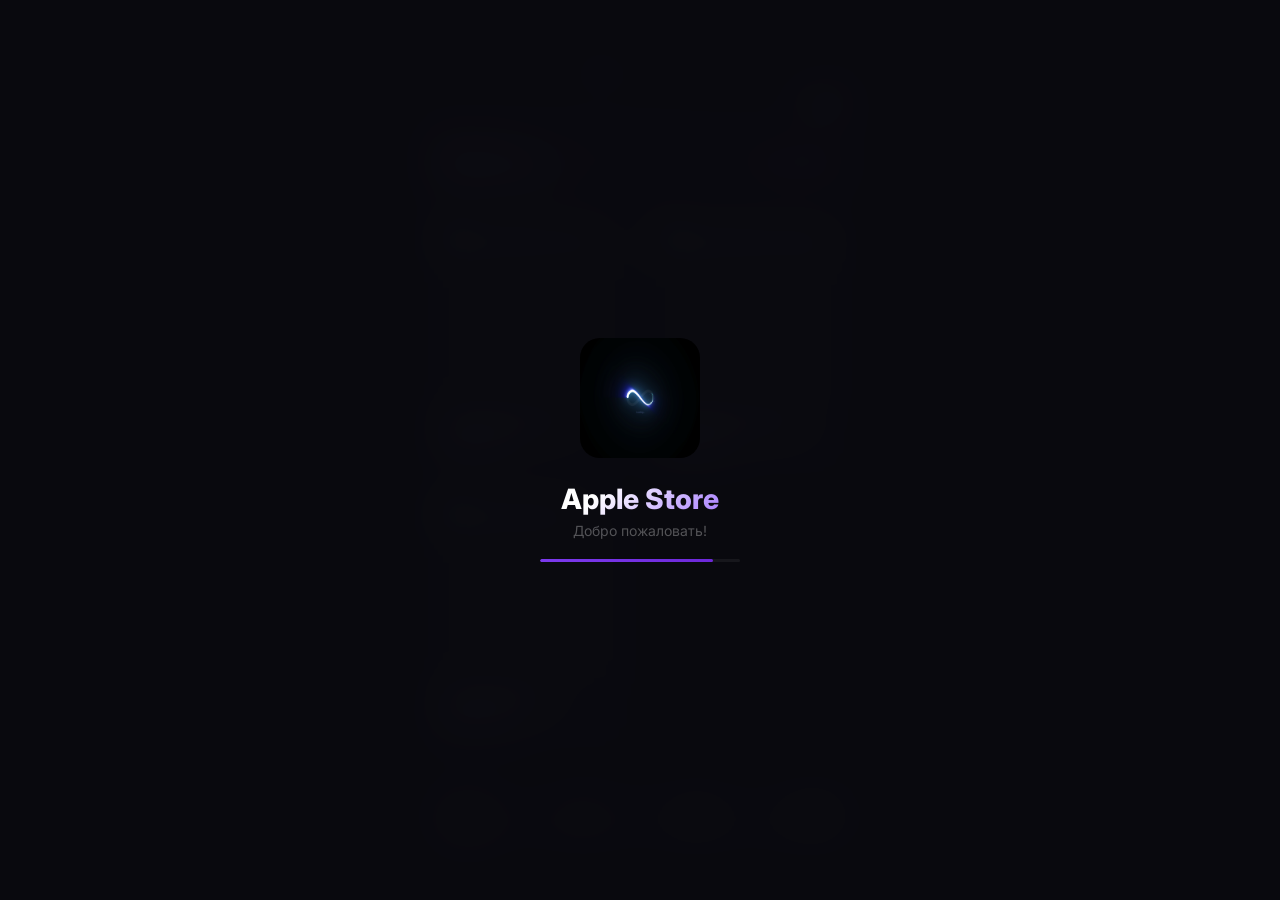
==== commit 702be496: "Update index.html" ====
--- a/index.html
+++ b/index.html
@@ -12,7 +12,7 @@
     <!-- Загрузочный экран -->
     <div class="loading-screen" id="loadingScreen">
         <div class="loading-content">
-            <img src="loading.gif" alt="Loading" class="loading-gif">
+            <img src="loading.GIF" alt="Loading" class="loading-gif">
             <h2 class="loading-title">Apple Store</h2>
             <p class="loading-subtitle">Добро пожаловать!</p>
             <div class="loading-bar">
@@ -24,7 +24,7 @@
     <!-- Видео фон -->
     <div class="video-background">
         <video autoplay muted loop playsinline id="bgVideo">
-            <source src="bk.mp4" type="video/mp4">
+            <source src="bk.MP4" type="video/mp4">
         </video>
         <div class="video-overlay"></div>
     </div>
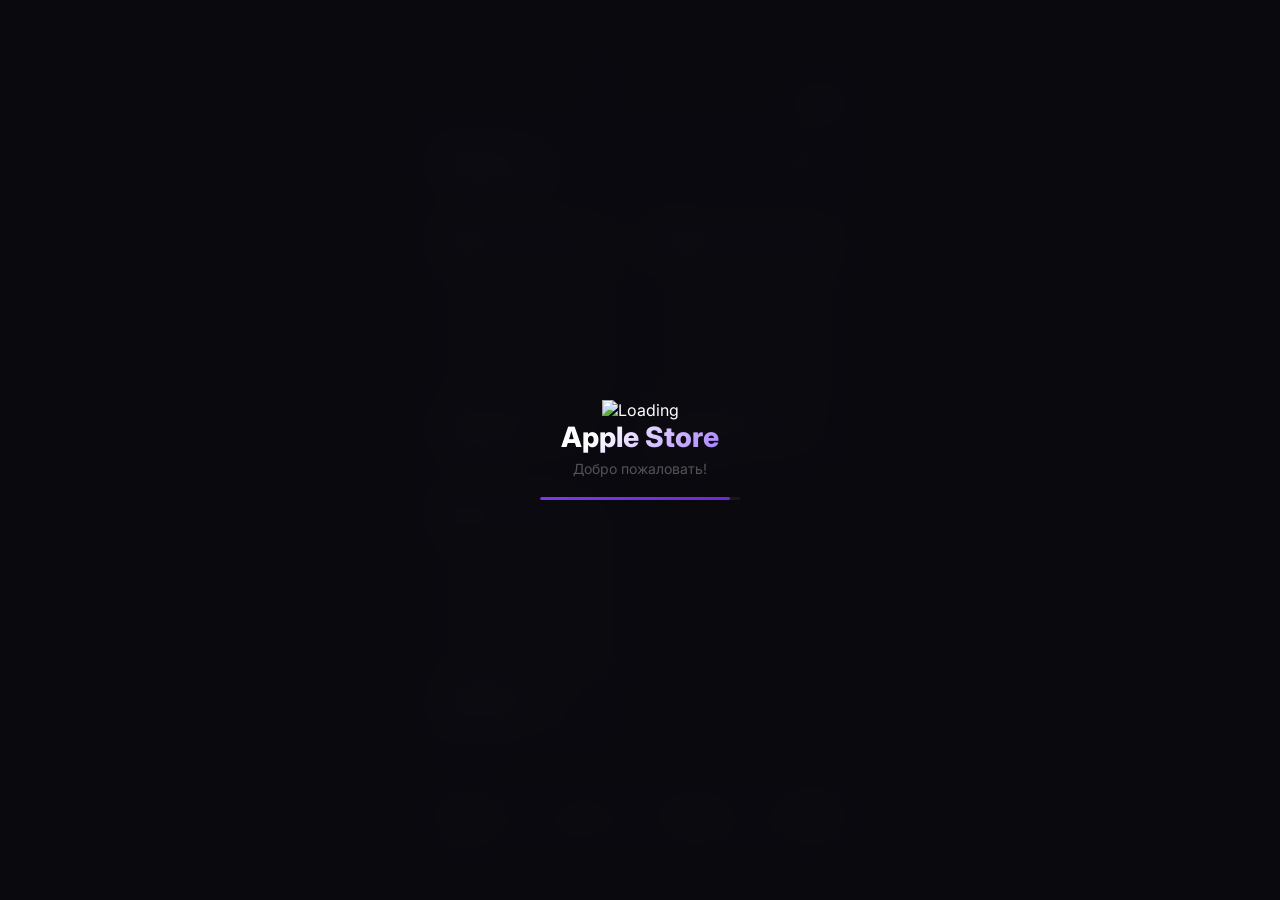
==== commit f8058326: "Update index.html" ====
--- a/index.html
+++ b/index.html
@@ -12,7 +12,7 @@
     <!-- Загрузочный экран -->
     <div class="loading-screen" id="loadingScreen">
         <div class="loading-content">
-            <img src="loading.GIF" alt="Loading" class="loading-gif">
+            <img src="loading.mp4" alt="Loading" class="loading-mp4">
             <h2 class="loading-title">Apple Store</h2>
             <p class="loading-subtitle">Добро пожаловать!</p>
             <div class="loading-bar">
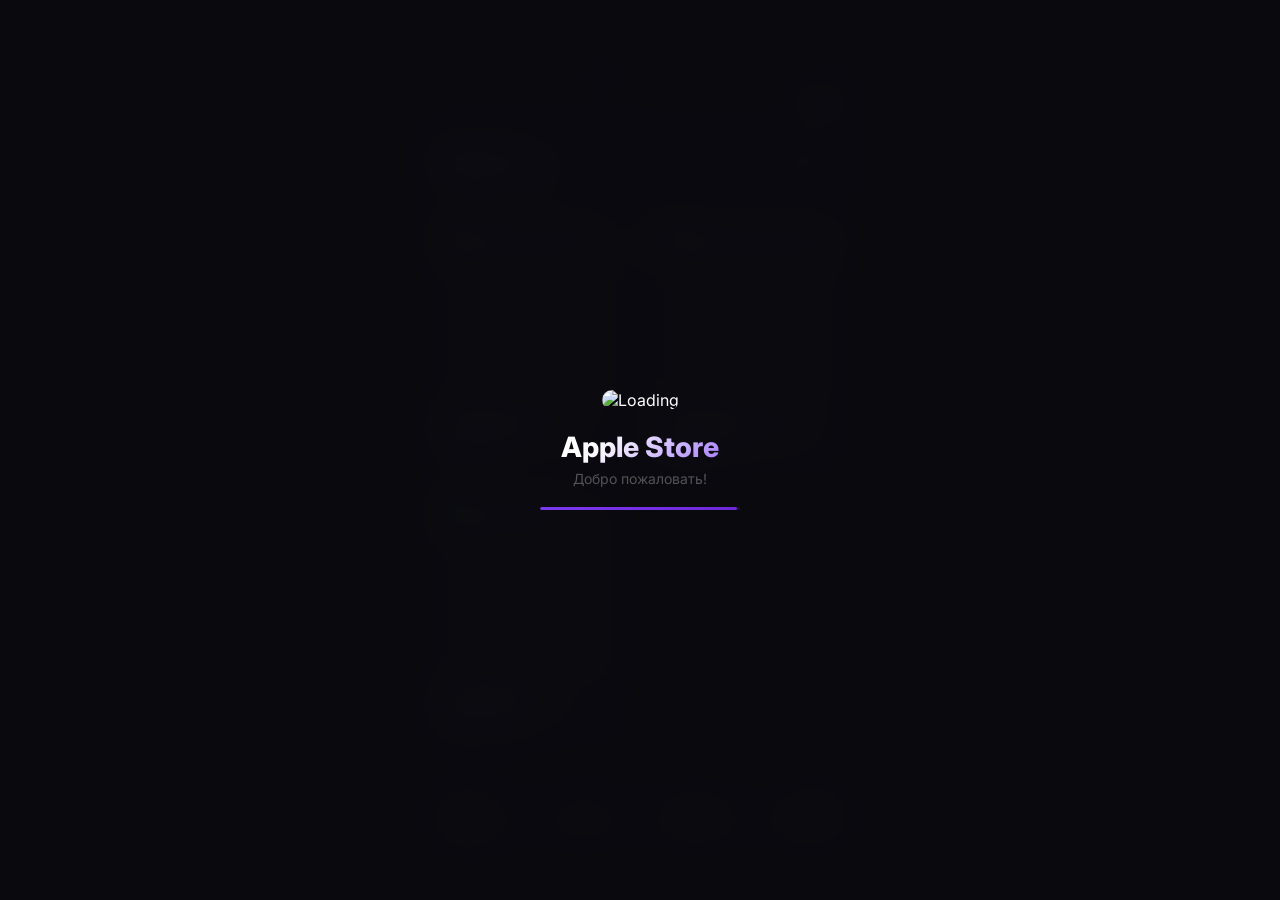
==== commit 09007320: "Update index.html" ====
--- a/index.html
+++ b/index.html
@@ -12,7 +12,7 @@
     <!-- Загрузочный экран -->
     <div class="loading-screen" id="loadingScreen">
         <div class="loading-content">
-            <img src="loading.mp4" alt="Loading" class="loading-mp4">
+            <img src="loading.GIF" alt="Loading" class="loading-gif">
             <h2 class="loading-title">Apple Store</h2>
             <p class="loading-subtitle">Добро пожаловать!</p>
             <div class="loading-bar">
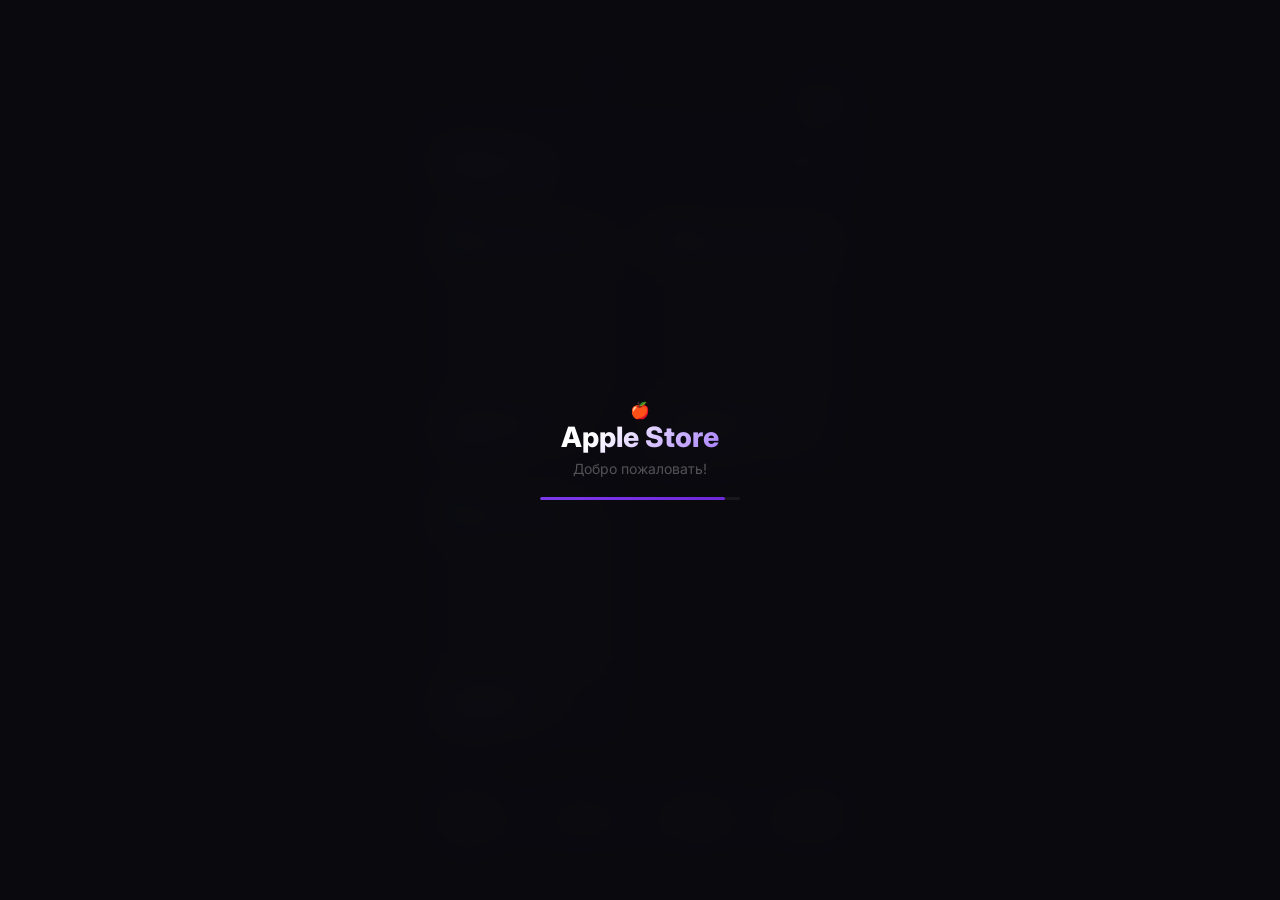
==== commit d7928e2e: "Update index.html" ====
--- a/index.html
+++ b/index.html
@@ -12,7 +12,11 @@
     <!-- Загрузочный экран -->
     <div class="loading-screen" id="loadingScreen">
         <div class="loading-content">
-            <img src="loading.GIF" alt="Loading" class="loading-gif">
+            <!-- CSS анимация вместо GIF -->
+            <div class="loading-animation">
+                <div class="loader-ring"></div>
+                <div class="loader-apple">🍎</div>
+            </div>
             <h2 class="loading-title">Apple Store</h2>
             <p class="loading-subtitle">Добро пожаловать!</p>
             <div class="loading-bar">
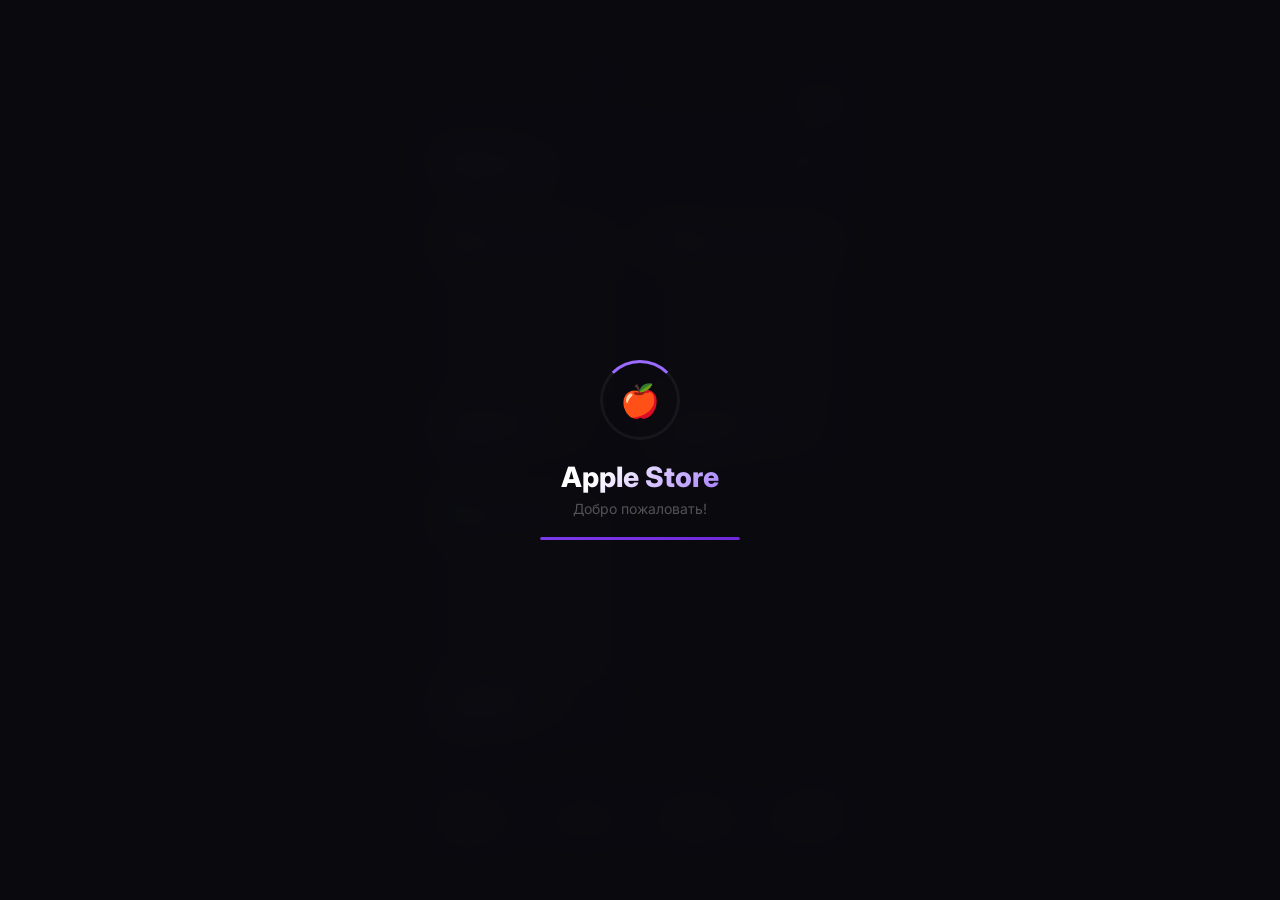
==== commit 8b243315: "Update index.html" ====
--- a/index.html
+++ b/index.html
@@ -12,7 +12,6 @@
     <!-- Загрузочный экран -->
     <div class="loading-screen" id="loadingScreen">
         <div class="loading-content">
-            <!-- CSS анимация вместо GIF -->
             <div class="loading-animation">
                 <div class="loader-ring"></div>
                 <div class="loader-apple">🍎</div>
@@ -29,6 +28,8 @@
     <div class="video-background">
         <video autoplay muted loop playsinline id="bgVideo">
             <source src="bk.MP4" type="video/mp4">
+            <source src="bk.mp4" type="video/mp4">
+            Ваш браузер не поддерживает видео
         </video>
         <div class="video-overlay"></div>
     </div>
@@ -85,7 +86,7 @@
                 <!-- Товары загружаются через JS -->
             </main>
 
-            <!-- Нижняя навигация точь-в-точь как в Telegram -->
+            <!-- Нижняя навигация -->
             <nav class="bottom-nav-telegram">
                 <div class="tab-item active" data-category="watch">
                     <div class="tab-icon-wrapper">
--- a/style.css
+++ b/style.css
@@ -98,11 +98,40 @@
     animation: fadeSlideUp 0.6s ease;
 }
 
-.loading-gif {
-    width: 120px;
-    height: 120px;
-    margin-bottom: 20px;
-    border-radius: 20px;
+/* ===== ЗАГРУЗОЧНАЯ АНИМАЦИЯ (CSS) ===== */
+.loading-animation {
+    position: relative;
+    width: 80px;
+    height: 80px;
+    margin: 0 auto 20px;
+    display: flex;
+    align-items: center;
+    justify-content: center;
+}
+
+.loader-ring {
+    position: absolute;
+    width: 80px;
+    height: 80px;
+    border: 3px solid rgba(255, 255, 255, 0.05);
+    border-top: 3px solid #9b6bff;
+    border-radius: 50%;
+    animation: spin 1s linear infinite;
+}
+
+.loader-apple {
+    font-size: 32px;
+    animation: pulse 1.5s ease-in-out infinite;
+}
+
+@keyframes spin {
+    0% { transform: rotate(0deg); }
+    100% { transform: rotate(360deg); }
+}
+
+@keyframes pulse {
+    0%, 100% { transform: scale(1); }
+    50% { transform: scale(1.1); }
 }
 
 .loading-title {
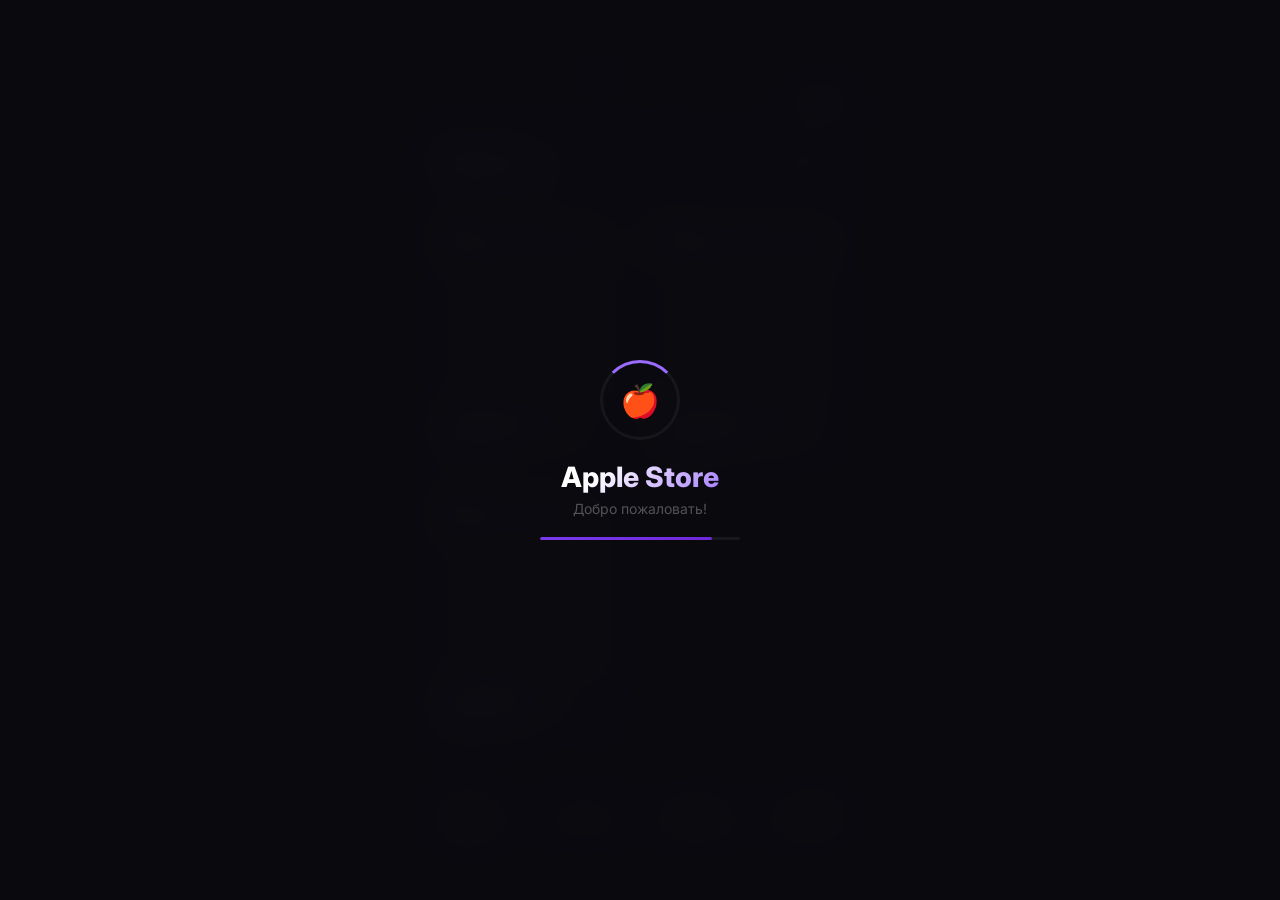
==== commit 9273d731: "Update index.html" ====
--- a/index.html
+++ b/index.html
@@ -27,8 +27,7 @@
     <!-- Видео фон -->
     <div class="video-background">
         <video autoplay muted loop playsinline id="bgVideo">
-            <source src="bk.MP4" type="video/mp4">
-            <source src="bk.mp4" type="video/mp4">
+            <source src="https://applestore.nazar-bronnikov22.workers.dev/bk.MP4" type="video/mp4">
             Ваш браузер не поддерживает видео
         </video>
         <div class="video-overlay"></div>
